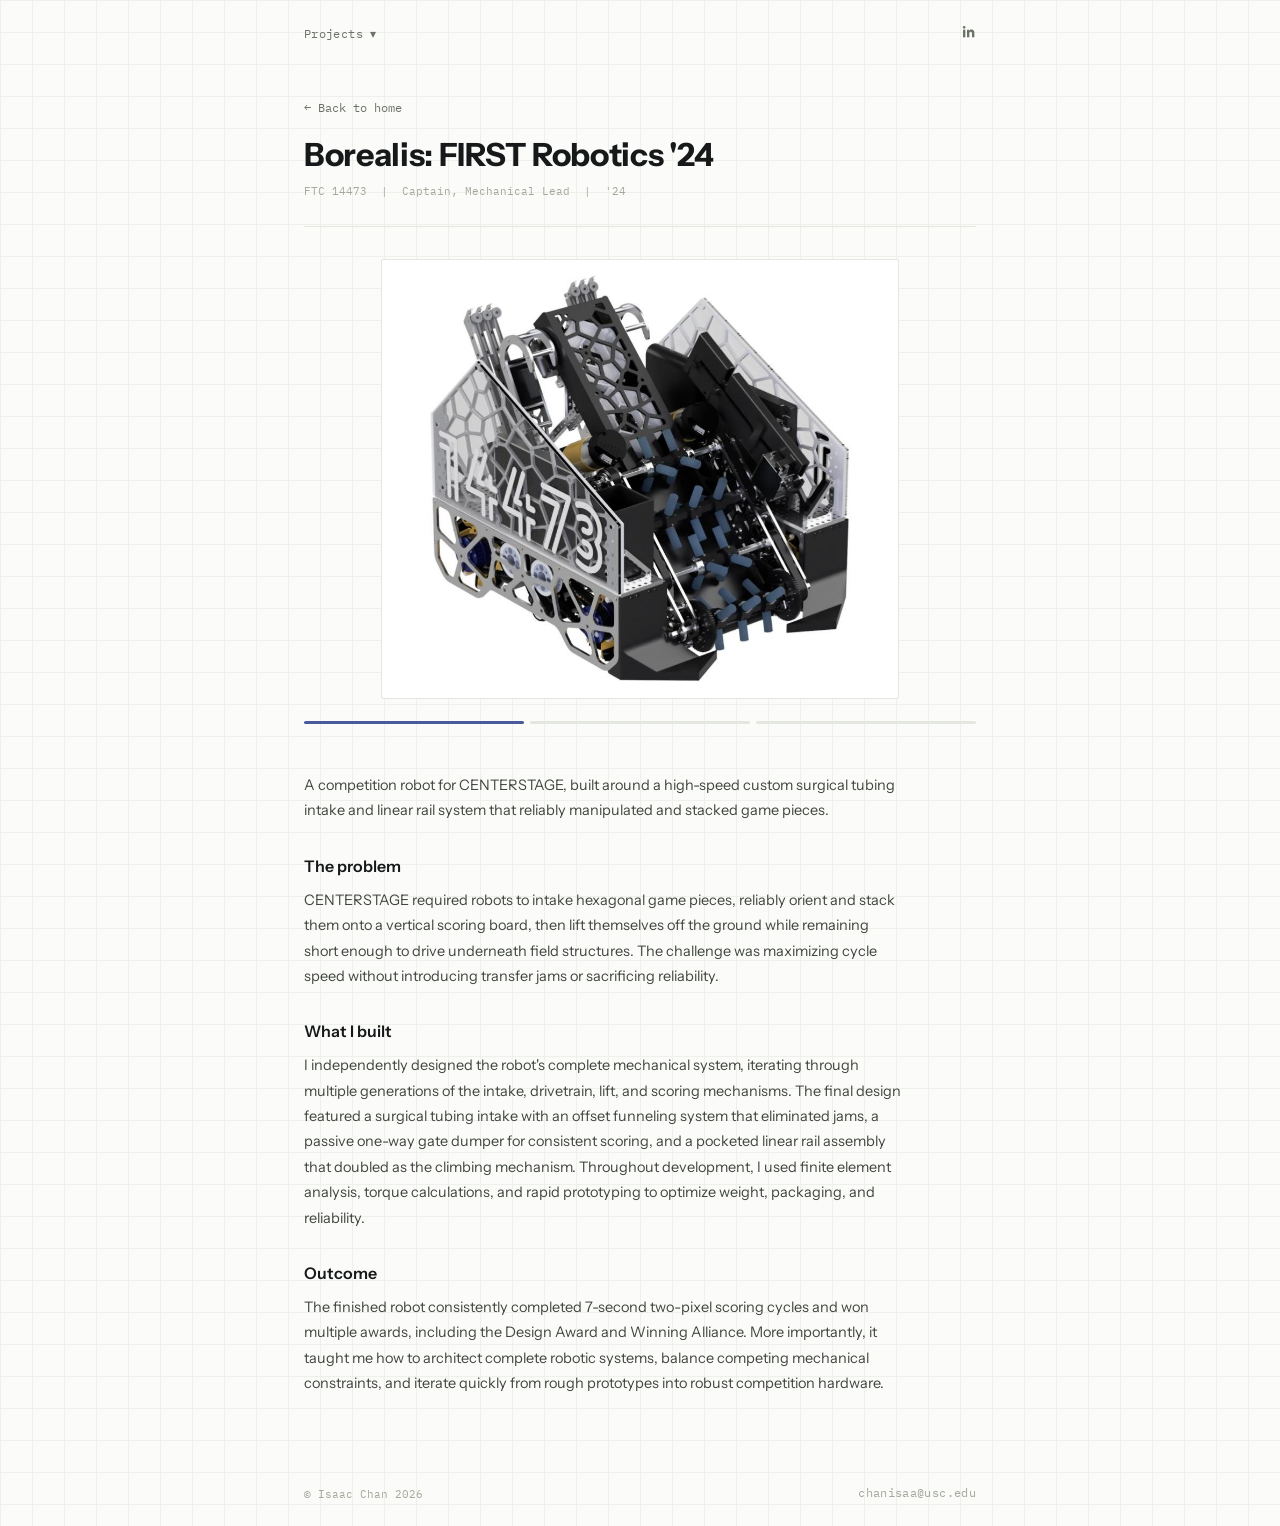
==== projects/borealis.html @ 5dfe5338 "Add files via upload" ====
<!DOCTYPE html>
<html lang="en">
<head>
<meta charset="UTF-8">
<meta name="viewport" content="width=device-width, initial-scale=1.0">
<title>Borealis — FIRST Robotics '24 | Isaac Chan</title>
<link rel="preconnect" href="https://fonts.googleapis.com">
<link href="https://fonts.googleapis.com/css2?family=IBM+Plex+Mono:wght@400;500;600&family=Instrument+Sans:wght@400;500;600;700&display=swap" rel="stylesheet">
<link rel="stylesheet" href="../styles.css">
</head>
<body>
<div class="wrap">

  <nav>
    <div class="nav-dropdown">
      <button class="nav-text dropdown-trigger" type="button">Projects &#9662;</button>
      <div class="dropdown-menu">
        <a href="id0.html">ID0: The Agentic Hardware Robot</a>
        <a href="cove.html">Cove: 7DOF Industrial Robotic Arm</a>
        <a href="boxy.html">Boxy: FIRST Robotics '25</a>
        <a href="borealis.html">Borealis: FIRST Robotics '24</a>
        <a href="olos.html">Olos: Therapy Audio Journaling</a>
      </div>
    </div>
    <a href="https://www.linkedin.com/in/isaac-k-chan" target="_blank" class="nav-icon" aria-label="LinkedIn">
      <svg width="16" height="16" viewBox="0 0 24 24" fill="none"><path d="M4.5 8.5H8V20H4.5V8.5Z" fill="currentColor"/><path d="M6.25 7C7.35 7 8.25 6.1 8.25 5C8.25 3.9 7.35 3 6.25 3C5.15 3 4.25 3.9 4.25 5C4.25 6.1 5.15 7 6.25 7Z" fill="currentColor"/><path d="M10.5 8.5H13.8V10.06H13.85C14.3 9.22 15.4 8.33 17.03 8.33C20.5 8.33 21.5 10.4 21.5 13.4V20H18V14.1C18 12.66 17.5 11.5 16.13 11.5C14.75 11.5 14 12.5 14 14.1V20H10.5V8.5Z" fill="currentColor"/></svg>
    </a>
  </nav>

  <div class="project-hero">
    <a href="../index.html#work" class="back-link">← Back to home</a>
    <h1>Borealis: FIRST Robotics '24</h1>
    <div class="entry-meta">FTC 14473 &nbsp;|&nbsp; Captain, Mechanical Lead &nbsp;|&nbsp; '24</div>
  </div>

  <div class="carousel" id="carousel">
    <div class="carousel-track">
      <div class="carousel-slide active"><img src="media/borealis/borealis-1.jpg" alt="CAD render of the Borealis chassis and climbing hooks"></div>
      <div class="carousel-slide"><img src="media/borealis/borealis-2.jpg" alt="Borealis robot ready for competition"></div>
      <div class="carousel-slide"><video src="media/borealis/borealis-video.mp4" poster="media/borealis/borealis-video-poster.jpg" controls playsinline></video></div>
    </div>
    <div class="carousel-scrubber">
      <div class="scrub-seg active"></div>
      <div class="scrub-seg"></div>
      <div class="scrub-seg"></div>
    </div>
  </div>

  <div class="project-body">
    <p>A competition robot for CENTERSTAGE, built around a high-speed custom surgical tubing intake and linear rail system that reliably manipulated and stacked game pieces.</p>

    <h2>The problem</h2>
    <p>CENTERSTAGE required robots to intake hexagonal game pieces, reliably orient and stack them onto a vertical scoring board, then lift themselves off the ground while remaining short enough to drive underneath field structures. The challenge was maximizing cycle speed without introducing transfer jams or sacrificing reliability.</p>

    <h2>What I built</h2>
    <p>I independently designed the robot's complete mechanical system, iterating through multiple generations of the intake, drivetrain, lift, and scoring mechanisms. The final design featured a surgical tubing intake with an offset funneling system that eliminated jams, a passive one-way gate dumper for consistent scoring, and a pocketed linear rail assembly that doubled as the climbing mechanism. Throughout development, I used finite element analysis, torque calculations, and rapid prototyping to optimize weight, packaging, and reliability.</p>

    <h2>Outcome</h2>
    <p>The finished robot consistently completed 7-second two-pixel scoring cycles and won multiple awards, including the Design Award and Winning Alliance. More importantly, it taught me how to architect complete robotic systems, balance competing mechanical constraints, and iterate quickly from rough prototypes into robust competition hardware.</p>
  </div>

  <footer>
    <div>© Isaac Chan 2026</div>
    <a href="mailto:chanisaa@usc.edu" class="nav-text">chanisaa@usc.edu</a>
  </footer>

</div>

<script src="../carousel.js"></script>
<script src="../script.js"></script>
</body>
</html>
---- styles.css ----
/* ============================================
   ISAAC CHAN PORTFOLIO — DESIGN TOKENS
   Keep this file as the single source of truth
   for color, type, and spacing across all pages
   (homepage + individual project pages).

   FONT NOTE: Isaac's reference deck uses PP Neue
   Montreal, Polymath Display, and PP Editorial New
   (all paid Pangram Pangram fonts). Headline/title/
   body copy uses Instrument Sans (Google Fonts, free)
   — chosen after comparing several free grotesk
   alternatives, since plain Inter reads as the default
   "AI-generated site" font. IBM Plex Mono still handles
   nav/meta/specs/"View project" links — untouched. If
   Isaac later buys a web license for PP Neue Montreal /
   Polymath Display from Pangram Pangram
   (pangrampangram.com), swap the font-family values
   below — nothing else needs to change.
   ============================================ */

:root{
  --paper:#fbfbf9;
  --card:#fafaf9;
  --ink:#16181a;
  --indigo:#4a5a9c;
  --blue:#3a5a78;
  --grid:#eef0eb;
  --line:#e4e6e0;
  --muted:#6b7268;
  --muted-2:#a3a89c;
}

*{box-sizing:border-box;}
html{scroll-behavior:smooth;}
body{
  margin:0;background:var(--paper);color:var(--ink);
  font-family:'Instrument Sans',sans-serif;
  background-image:linear-gradient(var(--grid) 1px, transparent 1px), linear-gradient(90deg, var(--grid) 1px, transparent 1px);
  background-size:32px 32px;
  -webkit-font-smoothing:antialiased;
}
.wrap{max-width:720px;margin:0 auto;padding:0 24px;}
a{color:inherit;}

/* ---- nav ---- */
nav{display:flex;justify-content:space-between;align-items:center;height:64px;box-sizing:border-box;position:relative;}
.nav-text{font-family:'IBM Plex Mono',monospace;font-size:12px;letter-spacing:.03em;color:var(--muted);text-decoration:none;border-bottom:1px solid transparent;padding-bottom:2px;transition:.15s;background:none;cursor:pointer;}
.nav-text:hover{color:var(--ink);border-color:var(--ink);}
.dropdown-trigger{
  appearance:none;-webkit-appearance:none;border:none;outline:none;
  padding:0 0 2px;margin:0;background:none;
}
.dropdown-trigger:focus{outline:none;}
.nav-icon{color:var(--muted);display:flex;align-items:center;transition:.15s;}
.nav-icon:hover{color:var(--ink);}

/* ---- projects dropdown ---- */
.nav-dropdown{position:relative;}
.dropdown-menu{
  position:absolute;top:calc(100% + 10px);left:0;min-width:260px;
  background:var(--paper);border:1px solid var(--line);border-radius:2px;
  box-shadow:0 8px 20px rgba(22,24,26,0.06);
  padding:6px;opacity:0;visibility:hidden;transform:translateY(-4px);
  transition:opacity .15s ease, transform .15s ease, visibility .15s;
  z-index:20;
}
.dropdown-menu.open{opacity:1;visibility:visible;transform:translateY(0);}
.dropdown-menu a{
  display:block;font-family:'IBM Plex Mono',monospace;font-size:11.5px;color:var(--muted);
  text-decoration:none;padding:9px 10px;border-radius:2px;transition:.12s;
}
.dropdown-menu a:hover{color:var(--ink);background:var(--card);}

/* ---- hero ---- */
.hero{
  box-sizing:border-box;min-height:288px;padding:0;
  display:flex;flex-direction:column;justify-content:center;
  border-bottom:1px solid var(--line);
}
.hero h1{
  font-family:'Instrument Sans',sans-serif;font-weight:700;font-size:42px;line-height:1.18;
  margin:0 0 16px;letter-spacing:0em;max-width:600px;
}
.hero h1 .accent{color:var(--indigo);}
.hero p{font-size:15px;color:var(--muted);max-width:660px;line-height:1.6;margin:0;font-weight:400;}

/* ---- hero intro: line 1 fades in, line 2 cycles through typed words ---- */
.hero-line1{opacity:0;transition:opacity 1.2s ease;}
.hero-line1.shown{opacity:1;}
.dynamic-word{font-family:'Instrument Sans',sans-serif;}
.dynamic-word.selected{
  background:var(--indigo);color:#fff;border-radius:2px;padding:0 2px;margin:0 -2px;
  transition:background .12s ease, color .12s ease;
}
.type-caret{
  display:inline-block;width:2px;height:0.85em;margin-left:2px;background:var(--ink);
  vertical-align:-0.1em;
  animation:caretBlink 1s step-end infinite;
}
.type-caret.typing{animation:none;opacity:1;}
@keyframes caretBlink{0%,100%{opacity:1;}50%{opacity:0;}}

/* ---- project entry (image + text side by side) ---- */
.entry{
  box-sizing:border-box;min-height:224px;
  display:flex;gap:24px;align-items:center;
  padding:0;border-bottom:1px solid var(--line);
  text-decoration:none;color:inherit;
  opacity:0;transform:translateY(10px);transition:opacity .5s ease, transform .5s ease;
}
.entry.visible{opacity:1;transform:translateY(0);}
.entry-media{
  flex:0 0 auto;height:132px;background:var(--card);border:1px solid var(--line);border-radius:2px;
  display:flex;align-items:center;justify-content:center;color:var(--muted-2);
  font-family:'IBM Plex Mono',monospace;font-size:10px;letter-spacing:.05em;text-align:center;
  overflow:hidden;position:relative;transition:border-color .2s ease;
}
.entry-media::before{
  content:"";position:absolute;inset:0;pointer-events:none;
  background:linear-gradient(135deg, transparent 48%, var(--grid) 49%, var(--grid) 51%, transparent 52%);
}
.entry-media img, .entry-media video{
  height:100%;width:auto;display:block;object-fit:contain;position:relative;z-index:1;
}
.entry:hover .entry-media{border-color:var(--muted-2);}

.entry-content{flex:1;padding-top:2px;}
.entry-title{font-family:'Instrument Sans',sans-serif;font-size:19px;font-weight:600;margin:0 0 8px;letter-spacing:-0.005em;transition:color .2s ease;}
.entry:hover .entry-title{color:var(--indigo);}
.entry-meta{font-family:'IBM Plex Mono',monospace;font-size:11px;color:var(--muted-2);margin-bottom:12px;}
.entry-desc{font-size:13.5px;color:#40473f;line-height:1.65;max-width:480px;margin:0 0 14px;font-weight:400;}

.view-link{font-family:'IBM Plex Mono',monospace;font-size:11.5px;color:var(--blue);display:inline-flex;align-items:center;gap:5px;}
.view-link .arrow{transition:transform .2s ease;}
.entry:hover .view-link .arrow{transform:translateX(3px);}

/* ---- footer ---- */
footer{
  height:64px;box-sizing:border-box;display:flex;align-items:center;justify-content:space-between;
  font-family:'IBM Plex Mono',monospace;font-size:11px;color:var(--muted-2);
}
footer .nav-text{color:var(--muted-2);}
footer .nav-text:hover{color:var(--ink);}

/* ---- project detail page ---- */
.project-hero{padding:32px 0 28px;border-bottom:1px solid var(--line);}
.project-hero .back-link{font-family:'IBM Plex Mono',monospace;font-size:11.5px;color:var(--muted);text-decoration:none;display:inline-flex;align-items:center;gap:5px;margin-bottom:20px;}
.project-hero .back-link:hover{color:var(--ink);}
.project-hero h1{font-family:'Instrument Sans',sans-serif;font-weight:700;font-size:32px;margin:0 0 10px;letter-spacing:-0.01em;}
.project-hero .entry-meta{margin-bottom:0;}

.carousel{margin:32px 0;position:relative;}
.carousel-track{
  width:fit-content;max-width:100%;height:440px;margin:0 auto;
  background:var(--card);border:1px solid var(--line);border-radius:2px;
  display:flex;align-items:center;justify-content:center;color:var(--muted-2);
  font-family:'IBM Plex Mono',monospace;font-size:12px;overflow:hidden;position:relative;
}
.carousel-track::before{
  content:"";position:absolute;inset:0;pointer-events:none;
  background:linear-gradient(135deg, transparent 48%, var(--grid) 49%, var(--grid) 51%, transparent 52%);
}
.carousel-slide{display:none;position:relative;z-index:1;height:100%;align-items:center;justify-content:center;}
.carousel-slide.active{display:flex;}
.carousel-slide img, .carousel-slide video{
  display:block;height:100%;width:auto;max-width:100%;object-fit:contain;
}

/* Hover-scrub segment strip below the media — hovering a segment shows that
   slide. Sits below the image (not overlaid on top of it) specifically so
   native video controls on a video slide stay fully clickable.
   Each segment's real click/hover target is taller than its visible line
   (via the ::before bar) so it's comfortable to tap on mobile, not just a
   3px-tall hitbox. */
.carousel-scrubber{display:flex;gap:6px;margin-top:12px;}
.scrub-seg{
  flex:1;height:22px;display:flex;align-items:center;cursor:pointer;position:relative;
}
.scrub-seg::before{
  content:"";display:block;width:100%;height:3px;background:var(--line);border-radius:2px;
  transition:background .15s ease, transform .15s ease;
}
.scrub-seg:hover::before{transform:scaleY(1.6);}
.scrub-seg.active::before{background:var(--indigo);}
.carousel-caption{
  font-family:'IBM Plex Mono',monospace;font-size:11px;color:var(--muted-2);
  margin-top:10px;
}

.project-body{padding:8px 0 48px;max-width:600px;}
.project-body p{font-size:14.5px;color:#40473f;line-height:1.75;margin:0 0 18px;}
.project-body h2{font-family:'Instrument Sans',sans-serif;font-size:16px;font-weight:600;margin:32px 0 12px;}

/* ---- responsive ---- */
.meta-short{display:none;}
@media (max-width: 600px){
  .hero h1{font-size:30px;}
  .hero{min-height:0;padding:28px 0;}
  .hero p{font-size:13px;}
  .entry{flex-direction:column;align-items:flex-start;min-height:0;padding:24px 0;}
  .entry-media{width:100%;height:auto;flex:none;}
  .entry-media img, .entry-media video{width:100%;height:auto;object-fit:contain;}
  .carousel-track{height:280px;}
  .carousel-slide img, .carousel-slide video{height:100%;}
  .scrub-seg{height:32px;}
  nav{flex-wrap:wrap;height:auto;padding:16px 0;}
  .meta-full{display:none;}
  .meta-short{display:inline;}
}
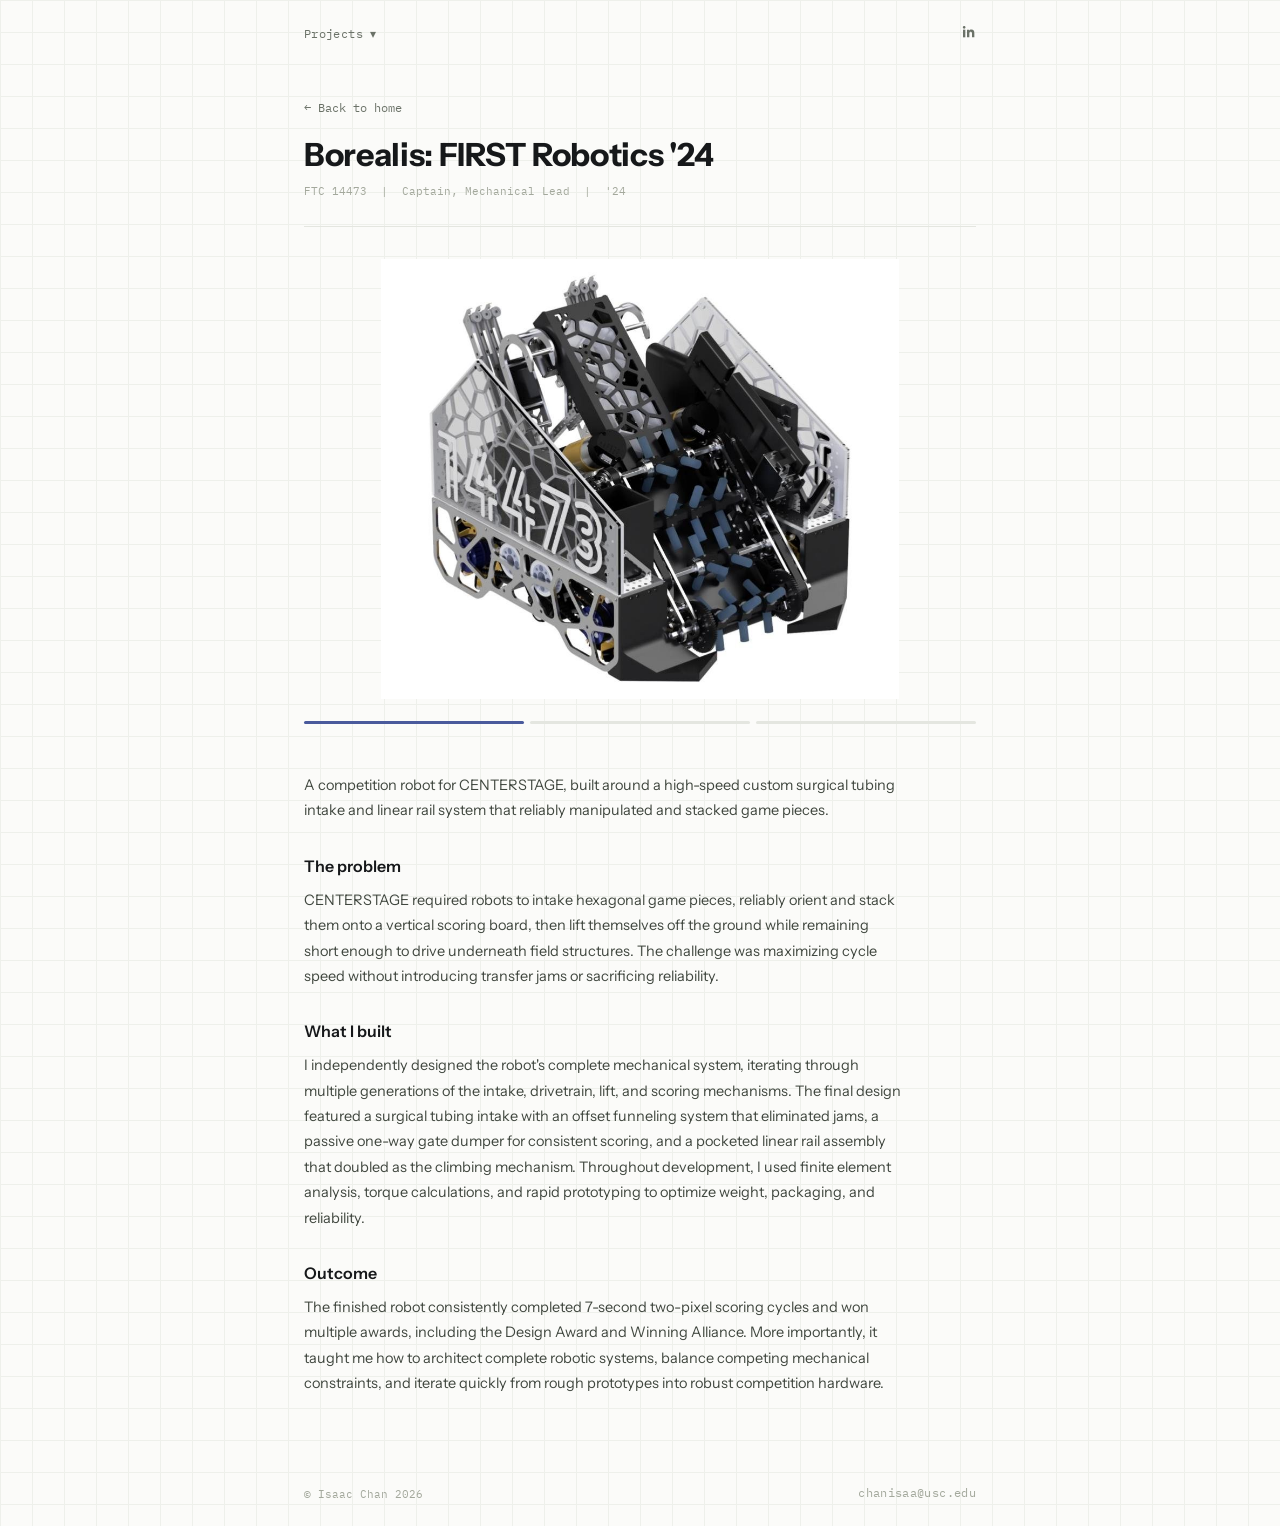
==== commit bde791d1: "Add files via upload" ====
--- a/projects/borealis.html
+++ b/projects/borealis.html
@@ -3,7 +3,18 @@
 <head>
 <meta charset="UTF-8">
 <meta name="viewport" content="width=device-width, initial-scale=1.0">
-<title>Borealis — FIRST Robotics '24 | Isaac Chan</title>
+<title>Borealis: FIRST Robotics '24 — Isaac Chan</title>
+<meta name="description" content="A competition robot for CENTERSTAGE with a custom surgical tubing intake and linear rail system, solo-designed by Isaac Chan (FTC 14473).">
+<link rel="canonical" href="https://www.isaac.engineering/projects/borealis.html">
+<meta property="og:type" content="article">
+<meta property="og:title" content="Borealis: FIRST Robotics '24 — Isaac Chan">
+<meta property="og:description" content="A competition robot for CENTERSTAGE with a custom surgical tubing intake and linear rail system, solo-designed by Isaac Chan (FTC 14473).">
+<meta property="og:url" content="https://www.isaac.engineering/projects/borealis.html">
+<meta property="og:image" content="https://www.isaac.engineering/projects/media/borealis/borealis-1.jpg">
+<meta name="twitter:card" content="summary_large_image">
+<meta name="twitter:title" content="Borealis: FIRST Robotics '24 — Isaac Chan">
+<meta name="twitter:description" content="A competition robot for CENTERSTAGE with a custom surgical tubing intake and linear rail system, solo-designed by Isaac Chan (FTC 14473).">
+<meta name="twitter:image" content="https://www.isaac.engineering/projects/media/borealis/borealis-1.jpg">
 <link rel="preconnect" href="https://fonts.googleapis.com">
 <link href="https://fonts.googleapis.com/css2?family=IBM+Plex+Mono:wght@400;500;600&family=Instrument+Sans:wght@400;500;600;700&display=swap" rel="stylesheet">
 <link rel="stylesheet" href="../styles.css">
--- a/styles.css
+++ b/styles.css
@@ -152,13 +152,8 @@
 .carousel{margin:32px 0;position:relative;}
 .carousel-track{
   width:fit-content;max-width:100%;height:440px;margin:0 auto;
-  background:var(--card);border:1px solid var(--line);border-radius:2px;
   display:flex;align-items:center;justify-content:center;color:var(--muted-2);
   font-family:'IBM Plex Mono',monospace;font-size:12px;overflow:hidden;position:relative;
-}
-.carousel-track::before{
-  content:"";position:absolute;inset:0;pointer-events:none;
-  background:linear-gradient(135deg, transparent 48%, var(--grid) 49%, var(--grid) 51%, transparent 52%);
 }
 .carousel-slide{display:none;position:relative;z-index:1;height:100%;align-items:center;justify-content:center;}
 .carousel-slide.active{display:flex;}
